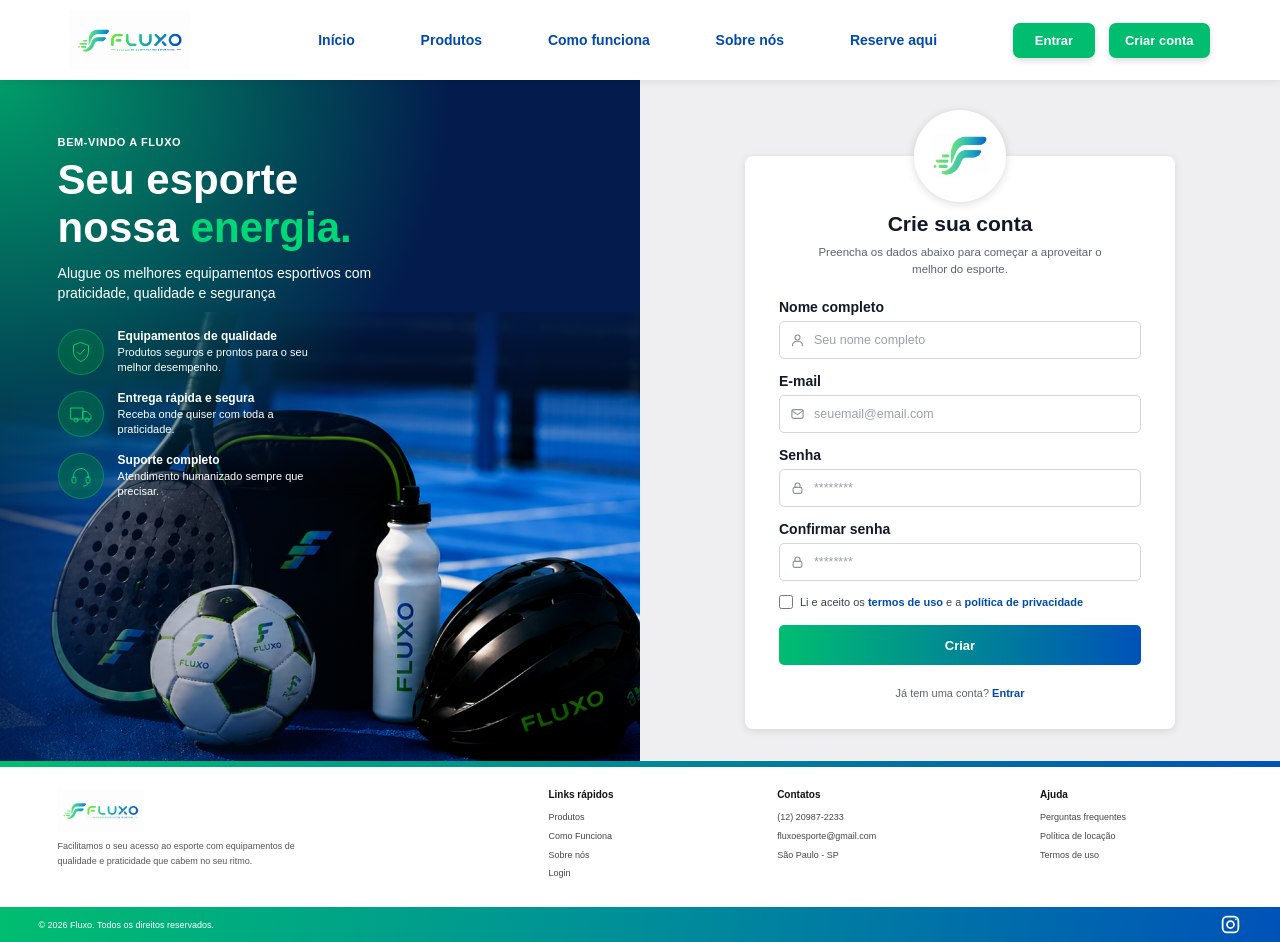
==== cadastro.html @ e5d4d0a8 "Add files via upload" ====
<!DOCTYPE html>
<html lang="pt-BR">
<head>
    <meta charset="UTF-8">
    <meta name="viewport" content="width=device-width, initial-scale=1.0">

    <title>Cadastro | FLUXO Equipamentos Esportivos</title>

    <!-- Estilos compartilhados do site -->
    <link rel="stylesheet" href="style.css">

    <!-- Estilos de login e cadastro -->
    <link rel="stylesheet" href="conta.css">

    <script src="conta.js" defer></script>
    <script src="cadastro.js" defer></script>
</head>
<body>

    <!-- NAVBAR: mesma estrutura do restante do site -->
    <header class="cabecalho">
        <nav class="navbar">

            <a href="index.html#inicio" class="logo">
                <img src="logo.fluxo.png" alt="Logo FLUXO">
            </a>

            <button class="menu-toggle"
                    id="menu-toggle"
                    aria-label="Abrir menu"
                    aria-expanded="false"
                    aria-controls="menu"
                    type="button">
                <span></span>
                <span></span>
                <span></span>
            </button>

            <div class="menu" id="menu">
                <div class="links">
                    <a href="index.html">Início</a>
                    <a href="produtos.html">Produtos</a>
                    <a href="como-funciona.html">Como funciona</a>
                    <a href="sobre-nos.html">Sobre nós</a>
                    <a href="reserva.html">Reserve aqui</a>
                </div>

                <div class="acoes">
                    <a href="login.html" class="botao">Entrar</a>
                    <a href="cadastro.html" class="botao">Criar conta</a>
                </div>
            </div>

        </nav>
    </header>

    <main class="pagina-auth">

            <!-- PAINEL ESQUERDO -->
            <section class="auth-visual" aria-label="Apresentação da FLUXO">
                <div class="auth-visual-topo">
                    <span class="auth-etiqueta">Bem-vindo a Fluxo</span>
                    <h1>Seu esporte<br>nossa <span>energia.</span></h1>
                    <p>
                        Alugue os melhores equipamentos esportivos
                        com praticidade, qualidade e segurança
                    </p>

                    <ul class="auth-vantagens">
                        <li>
                            <span class="auth-vantagem-icone" aria-hidden="true">
                                <svg viewBox="0 0 48 48">
                                    <path d="M24 5l15 6v11c0 10-6 17-15 21C15 39 9 32 9 22V11z"/>
                                    <path d="M17 24l5 5 9-10"/>
                                </svg>
                            </span>
                            <div>
                                <strong>Equipamentos de qualidade</strong>
                                <span>Produtos seguros e prontos para o seu melhor desempenho.</span>
                            </div>
                        </li>
                        <li>
                            <span class="auth-vantagem-icone" aria-hidden="true">
                                <svg viewBox="0 0 48 48">
                                    <path d="M4 12h24v22H4zM28 19h8l8 8v7H28z"/>
                                    <circle cx="14" cy="36" r="4"/>
                                    <circle cx="36" cy="36" r="4"/>
                                </svg>
                            </span>
                            <div>
                                <strong>Entrega rápida e segura</strong>
                                <span>Receba onde quiser com toda a praticidade.</span>
                            </div>
                        </li>
                        <li>
                            <span class="auth-vantagem-icone" aria-hidden="true">
                                <svg viewBox="0 0 48 48">
                                    <path d="M9 28v-4a15 15 0 0130 0v4"/>
                                    <rect x="6" y="26" width="8" height="12" rx="3"/>
                                    <rect x="34" y="26" width="8" height="12" rx="3"/>
                                    <path d="M38 38c0 4-4 6-9 6"/>
                                </svg>
                            </span>
                            <div>
                                <strong>Suporte completo</strong>
                                <span>Atendimento humanizado sempre que precisar.</span>
                            </div>
                        </li>
                    </ul>
                </div>
            </section>

            <!-- PAINEL DIREITO -->
            <section class="auth-form-area">
                <div class="auth-caixa">
                <div class="auth-logo" aria-hidden="true">
                    <img src="fluxo-icon.png" alt="">
                </div>

                    <h2>Crie sua conta</h2>
                    <p class="auth-subtitulo">
                        Preencha os dados abaixo para começar
                        a aproveitar o melhor do esporte.
                    </p>

                    <div class="auth-aviso erro" id="aviso-erro" role="alert" hidden></div>

                    <form id="form-cadastro" novalidate>

                    <div class="auth-campo">
                        <label for="nome">Nome completo</label>
                        <div class="auth-entrada">
                            <svg viewBox="0 0 24 24" aria-hidden="true"><circle cx="12" cy="8" r="4"/><path d="M4 21c0-4.4 3.6-7 8-7s8 2.6 8 7"/></svg>
                            <input type="text" id="nome" name="nome" placeholder="Seu nome completo" autocomplete="name" aria-describedby="erro-nome">
                        </div>
                        <small class="auth-erro-campo" id="erro-nome"></small>
                    </div>

                    <div class="auth-campo">
                        <label for="email">E-mail</label>
                        <div class="auth-entrada">
                            <svg viewBox="0 0 24 24" aria-hidden="true"><rect x="3" y="5" width="18" height="14" rx="2.5"/><path d="M3.5 7l8.5 6 8.5-6"/></svg>
                            <input type="email" id="email" name="email" placeholder="seuemail@email.com" autocomplete="email" aria-describedby="erro-email">
                        </div>
                        <small class="auth-erro-campo" id="erro-email"></small>
                    </div>

                    <div class="auth-campo">
                        <label for="senha">Senha</label>
                        <div class="auth-entrada">
                            <svg viewBox="0 0 24 24" aria-hidden="true"><rect x="5" y="11" width="14" height="9.5" rx="2.5"/><path d="M8 11V8a4 4 0 018 0v3"/></svg>
                            <input type="password" id="senha" name="senha" placeholder="********" autocomplete="new-password" aria-describedby="erro-senha">
                        </div>
                        <small class="auth-erro-campo" id="erro-senha"></small>
                    </div>

                    <div class="auth-campo">
                        <label for="confirmar">Confirmar senha</label>
                        <div class="auth-entrada">
                            <svg viewBox="0 0 24 24" aria-hidden="true"><rect x="5" y="11" width="14" height="9.5" rx="2.5"/><path d="M8 11V8a4 4 0 018 0v3"/></svg>
                            <input type="password" id="confirmar" name="confirmar" placeholder="********" autocomplete="new-password" aria-describedby="erro-confirmar">
                        </div>
                        <small class="auth-erro-campo" id="erro-confirmar"></small>
                    </div>

                        <div class="auth-termos">
                            <label class="auth-check" for="termos">
                                <input type="checkbox" id="termos" aria-describedby="erro-termos">
                                <span>
                                    Li e aceito os
                                    <a href="termos-de-uso.html" target="_blank" rel="noopener">termos de uso</a>
                                    e a
                                    <a href="politica-de-locacao.html" target="_blank" rel="noopener">política de privacidade</a>
                                </span>
                            </label>
                            <small class="auth-erro-campo" id="erro-termos"></small>
                        </div>

                        <button type="submit" class="auth-botao" id="botao-criar">Criar</button>

                    </form>

                    <p class="auth-troca">
                        Já tem uma conta? <a href="login.html">Entrar</a>
                    </p>
                </div>
            </section>

    </main>

    <!-- FOOTER: mesma estrutura do site -->
    <footer class="rodape">

        <div class="rodape-conteudo">

            <div class="rodape-marca">
                <a href="index.html#inicio" class="rodape-logo">
                    <img src="logo.fluxo.png" alt="FLUXO">
                </a>

                <p>
                    Facilitamos o seu acesso ao esporte com
                    equipamentos de qualidade e praticidade
                    que cabem no seu ritmo.
                </p>
            </div>

            <div class="rodape-coluna">
                <h3>Links rápidos</h3>
                <a href="produtos.html">Produtos</a>
                <a href="como-funciona.html">Como Funciona</a>
                <a href="index.html#sobre">Sobre nós</a>
                <a href="login.html">Login</a>
            </div>

            <div class="rodape-coluna">
                <h3>Contatos</h3>
                <a href="https://wa.me/5512209872233"
                   target="_blank"
                   rel="noopener noreferrer">(12) 20987-2233</a>
                <a href="mailto:fluxoesporte@gmail.com">
                    fluxoesporte@gmail.com
                </a>
                <span>São Paulo - SP</span>
            </div>

            <div class="rodape-coluna">
                <h3>Ajuda</h3>
                <a href="perguntas-frequentes.html">Perguntas frequentes</a>
                <a href="politica-de-locacao.html">Política de locação</a>
                <a href="termos-de-uso.html">Termos de uso</a>
            </div>

        </div>

        <div class="rodape-inferior">
            <p>© 2026 Fluxo. Todos os direitos reservados.</p>

            <a href="https://www.instagram.com/fluxo.esporte/?utm_source=ig_web_button_share_sheet"
               target="_blank"
               rel="noopener noreferrer"
               aria-label="Instagram da FLUXO"
               class="instagram-link">
                <svg viewBox="0 0 24 24" aria-hidden="true">
                    <rect x="3" y="3" width="18" height="18" rx="5"/>
                    <circle cx="12" cy="12" r="4"/>
                    <circle cx="18" cy="6" r="1"
                            fill="currentColor" stroke="none"/>
                </svg>
            </a>
        </div>

    </footer>

</body>
</html>
---- style.css ----
/* ===== CONFIGURAÇÕES GERAIS ===== */

* {
    margin: 0;
    padding: 0;
    box-sizing: border-box;
}

html {
    scroll-behavior: smooth;
    scroll-padding-top: 80px;
}

body {
    font-family: Arial, Helvetica, sans-serif;
    background: #ffffff;
    color: #111827;
    overflow-x: hidden;
}

a {
    -webkit-tap-highlight-color: transparent;
}

button,
a {
    font-family: inherit;
}

/* ===== NAVBAR ===== */

.cabecalho {
    position: relative;
    z-index: 1000;
    width: 100%;
    background: #ffffff;
    border: none;
    box-shadow: 0 2px 8px rgba(0, 0, 0, 0.08);
}

.navbar {
    min-height: 80px;
    width: 100%;
    padding: 8px 5.5%;
    display: flex;
    align-items: center;
    justify-content: space-between;
    gap: 35px;
}

.logo {
    display: flex;
    align-items: center;
    flex-shrink: 0;
    text-decoration: none;
}

.logo img {
    display: block;
    width: 165px;
    height: 60px;
    object-fit: contain;
    object-position: left center;
}

.menu {
    flex: 1;
    min-width: 0;
    display: flex;
    align-items: center;
    justify-content: space-between;
    gap: 28px;
}

.links {
    flex: 1;
    display: flex;
    align-items: center;
    justify-content: space-evenly;
    gap: 18px;
}

.links a {
    position: relative;
    padding: 10px 0;
    color: #004aad;
    text-decoration: none;
    font-size: 14px;
    font-weight: 700;
    white-space: nowrap;
    transition: color 0.2s ease;
}

.links a:hover {
    color: #00bd70;
}

.links a::after {
    content: "";
    position: absolute;
    bottom: 3px;
    left: 0;
    width: 0;
    height: 2px;
    border-radius: 3px;
    background: #00bd70;
    transition: width 0.2s ease;
}

.links a:hover::after {
    width: 100%;
}

.acoes {
    display: flex;
    align-items: center;
    gap: 14px;
    flex-shrink: 0;
}

.botao {
    display: inline-flex;
    align-items: center;
    justify-content: center;
    min-width: 82px;
    min-height: 35px;
    padding: 9px 16px;
    border-radius: 7px;
    background: #00bd70;
    color: #ffffff;
    text-decoration: none;
    text-align: center;
    white-space: nowrap;
    font-size: 13px;
    font-weight: 700;
    box-shadow: 0 3px 6px rgba(0, 0, 0, 0.14);
    transition: background 0.2s ease, transform 0.2s ease;
}

.botao:hover {
    background: #009e5d;
    transform: translateY(-2px);
}

.menu-toggle {
    display: none;
    width: 42px;
    height: 42px;
    padding: 9px;
    flex-direction: column;
    justify-content: center;
    gap: 5px;
    background: transparent;
    border: none;
    border-radius: 6px;
    cursor: pointer;
}

.menu-toggle span {
    display: block;
    width: 100%;
    height: 3px;
    background: #004aad;
    border-radius: 3px;
    transition: transform 0.25s ease, opacity 0.25s ease;
}

.menu-toggle.aberto span:first-child {
    transform: translateY(8px) rotate(45deg);
}

.menu-toggle.aberto span:nth-child(2) {
    opacity: 0;
}

.menu-toggle.aberto span:last-child {
    transform: translateY(-8px) rotate(-45deg);
}

/* ===== BANNER ===== */

.banner {
    position: relative;
    isolation: isolate;
    width: 100%;
    min-height: 400px;
    display: flex;
    align-items: center;
    overflow: hidden;

    /*
       Coloque aqui o nome da sua imagem de banner.
       A imagem deve estar na mesma pasta deste CSS.
    */
    background-image:
        linear-gradient(
            90deg,
            rgba(0, 111, 155, 0.48),
            rgba(0, 39, 190, 0.08) 70%
        ),
        url("banner.png");

    background-size: cover;
    background-position: center;
    background-repeat: no-repeat;
}

.banner-conteudo {
    position: relative;
    z-index: 1;
    width: 100%;
    max-width: 1400px;
    margin: 0 auto;
    padding: 40px 3.5% 75px;
    color: #ffffff;
}

.banner h1 {
    max-width: 560px;
    margin-bottom: 8px;
    font-size: clamp(36px, 3.2vw, 54px);
    line-height: 1.12;
    font-weight: 800;
    letter-spacing: -1px;
    color: #ffffff;
}

.banner h1 span {
    color: #65e94a;
}

.banner-descricao {
    max-width: 390px;
    margin-bottom: 15px;
    color: #ffffff;
    font-size: 13px;
    line-height: 1.6;
}

.banner-acoes {
    display: flex;
    align-items: center;
    flex-wrap: wrap;
    gap: 18px;
}

.botao-produtos {
    display: inline-flex;
    align-items: center;
    justify-content: center;
    gap: 12px;
    min-height: 39px;
    padding: 10px 15px;
    border-radius: 6px;
    background: #00bd70;
    color: #ffffff;
    text-decoration: none;
    font-size: 13px;
    font-weight: 700;
    box-shadow: 0 3px 8px rgba(0, 0, 0, 0.15);
    transition: background 0.2s ease, transform 0.2s ease;
}

.botao-produtos:hover {
    background: #009e5d;
    transform: translateY(-2px);
}

.botao-produtos span {
    font-size: 19px;
    line-height: 1;
}

.botao-como-funciona {
    display: inline-flex;
    align-items: center;
    gap: 9px;
    color: #ffffff;
    text-decoration: none;
    font-size: 13px;
    font-weight: 700;
    transition: opacity 0.2s ease;
}

.botao-como-funciona:hover {
    opacity: 0.8;
}

.icone-play {
    position: relative;
    display: inline-block;
    width: 21px;
    height: 21px;
    flex-shrink: 0;
    border: 2px solid #ffffff;
    border-radius: 50%;
}

.icone-play::after {
    content: "";
    position: absolute;
    top: 5px;
    left: 7px;
    width: 0;
    height: 0;
    border-top: 4px solid transparent;
    border-bottom: 4px solid transparent;
    border-left: 6px solid #ffffff;
}

.banner-vantagens {
    display: flex;
    align-items: center;
    flex-wrap: wrap;
    gap: 26px;
    margin-top: 30px;
}

.vantagem {
    display: flex;
    align-items: center;
    gap: 9px;
    color: #ffffff;
    font-size: 10px;
    line-height: 1.4;
}

.vantagem svg {
    width: 24px;
    height: 24px;
    flex-shrink: 0;
    fill: none;
    stroke: #65f34b;
    stroke-width: 2;
    stroke-linecap: round;
    stroke-linejoin: round;
}

/* ===== BARRA DE BENEFÍCIOS ===== */

.beneficios {
    position: relative;
    z-index: 2;

    width: calc(100% - 64px);
    max-width: 1000px;
    min-height: 100px;

    /*
       Sobreposição discreta, igual à referência.
       O espaço abaixo separa os benefícios dos produtos.
    */
    margin: -32px auto 0;
    padding: 20px 22px;

    display: grid;
    grid-template-columns: repeat(4, minmax(0, 1fr));
    align-items: center;

    background: #ffffff;
    border: 1px solid #ededed;
    border-radius: 12px;
    box-shadow: 0 4px 12px rgba(0, 0, 0, 0.13);
}

.beneficio {
    min-width: 0;
    min-height: 48px;
    display: flex;
    align-items: center;
    justify-content: center;
    gap: 12px;
    padding: 0 14px;
}

.beneficio + .beneficio {
    border-left: 1px solid #d6dce5;
}

.beneficio svg {
    width: 30px;
    height: 30px;
    flex-shrink: 0;
    fill: none;
    stroke: #00a5db;
    stroke-width: 2;
    stroke-linecap: round;
    stroke-linejoin: round;
}

.beneficio:nth-child(2) svg,
.beneficio:nth-child(3) svg {
    stroke: #00bd70;
}

.beneficio h3 {
    margin-bottom: 5px;
    color: #111827;
    font-size: 10px;
    font-weight: 700;
}

.beneficio p {
    color: #6b7280;
    font-size: 9px;
    line-height: 1.5;
}

/* ===== PRODUTOS EM DESTAQUE ===== */

.produtos {
    position: relative;
    z-index: 1;
    width: 100%;
    margin: 0;
    padding: 28px 3.2% 45px;
    background: #ffffff;
}

.produtos-cabecalho {
    margin-bottom: 20px;
}

.produtos h2 {
    color: #111827;
    font-size: 22px;
    font-weight: 700;
}

.produtos h2 span {
    color: #005bce;
}

.produtos-lista {
    display: grid;
    grid-template-columns: repeat(5, minmax(0, 1fr));
    gap: 20px;
    width: 100%;
}

.produto-card {
    min-width: 0;
    display: flex;
    flex-direction: column;
    overflow: hidden;
    padding: 10px;
    border: 1px solid #d5d5d5;
    border-radius: 7px;
    background: #ffffff;
    box-shadow: 0 2px 4px rgba(0, 0, 0, 0.05);
    transition: transform 0.2s ease, box-shadow 0.2s ease;
}

.produto-card:hover {
    transform: translateY(-3px);
    box-shadow: 0 6px 16px rgba(0, 0, 0, 0.10);
}

.produto-imagem {
    width: 100%;
    height: 155px;
    display: flex;
    align-items: center;
    justify-content: center;
    overflow: hidden;
    text-decoration: none;
    background: #ffffff;
}

.produto-imagem img {
    display: block;
    width: 100%;
    height: 100%;
    object-fit: contain;
    transition: transform 0.25s ease;
}

.produto-card:hover .produto-imagem img {
    transform: scale(1.04);
}

.produto-info {
    display: flex;
    flex: 1;
    flex-direction: column;
    padding-top: 8px;
}

.produto-info h3 {
    margin-bottom: 3px;
    color: #111827;
    font-size: 12px;
    font-weight: 700;
    line-height: 1.4;
}

.produto-preco {
    margin-bottom: 10px;
    color: #005bce;
    font-size: 12px;
    font-weight: 700;
}

.produto-preco span {
    font-weight: 600;
}

.botao-alugar {
    display: flex;
    align-items: center;
    justify-content: center;
    width: 100%;
    min-height: 32px;
    margin-top: auto;
    padding: 8px 5px;
    border-radius: 5px;
    background: #0052b8;
    color: #ffffff;
    text-align: center;
    text-decoration: none;
    font-size: 11px;
    font-weight: 700;
    transition: background 0.2s ease;
}

.botao-alugar:hover {
    background: #003d8e;
}

/* ===== SEÇÕES INFORMATIVAS ===== */

.secao-informativa {
    padding: 55px 5%;
    text-align: center;
    background: #f5f7fa;
}

.secao-informativa h2 {
    margin-bottom: 12px;
    color: #004aad;
    font-size: 26px;
}

.secao-informativa p {
    max-width: 650px;
    margin: 0 auto 18px;
    color: #4b5563;
    font-size: 15px;
    line-height: 1.7;
}

/* ===== ACESSIBILIDADE ===== */

a:focus-visible,
button:focus-visible {
    outline: 3px solid #65e94a;
    outline-offset: 4px;
}

/* ===== TELAS MÉDIAS ===== */

@media (max-width: 1100px) {
    .navbar {
        padding: 8px 3%;
        gap: 20px;
    }

    .logo img {
        width: 135px;
    }

    .menu {
        gap: 18px;
    }

    .links {
        gap: 12px;
    }

    .links a {
        font-size: 12px;
    }

    .acoes {
        gap: 8px;
    }

    .botao {
        padding: 9px 12px;
        font-size: 12px;
    }

    .banner {
        min-height: 370px;
    }

    .produtos-lista {
        gap: 14px;
    }

    .produto-imagem {
        height: 135px;
    }

    .beneficio {
        padding: 0 8px;
        gap: 8px;
    }
}

/* ===== TABLETS ===== */

@media (max-width: 800px) {
    .navbar {
        min-height: 68px;
        padding: 8px 20px;
    }

    .logo img {
        width: 135px;
        height: 48px;
    }

    .menu-toggle {
        display: flex;
        flex-shrink: 0;
    }

    .menu {
        display: none;
        position: absolute;
        top: 100%;
        left: 0;
        width: 100%;
        padding: 18px 22px 24px;
        flex-direction: column;
        align-items: stretch;
        gap: 18px;
        background: #ffffff;
        box-shadow: 0 8px 14px rgba(0, 0, 0, 0.10);
    }

    .menu.ativo {
        display: flex;
    }

    .links {
        width: 100%;
        display: flex;
        flex-direction: column;
        align-items: stretch;
        gap: 0;
    }

    .links a {
        padding: 13px 4px;
        border-bottom: 1px solid #eeeeee;
        font-size: 14px;
    }

    .links a::after {
        display: none;
    }

    .acoes {
        width: 100%;
        flex-direction: column;
        gap: 10px;
    }

    .acoes .botao {
        width: 100%;
        min-height: 40px;
        font-size: 14px;
    }

    .banner {
        min-height: 390px;
        background-position: 58% center;
    }

    .banner-conteudo {
        padding: 38px 25px 70px;
    }

    .banner h1 {
        max-width: 390px;
        font-size: clamp(34px, 6vw, 45px);
    }

    .banner-descricao {
        max-width: 340px;
    }

    .banner-vantagens {
        gap: 18px;
    }

    .beneficios {
        width: calc(100% - 36px);
        margin-top: -28px;
        padding: 18px 12px;
        grid-template-columns: repeat(2, minmax(0, 1fr));
        row-gap: 18px;
    }

    .beneficio {
        justify-content: flex-start;
        padding: 8px 12px;
    }

    .beneficio + .beneficio {
        border-left: none;
    }

    .beneficio:nth-child(even) {
        border-left: 1px solid #d6dce5;
    }

    .produtos {
        padding: 25px 20px 35px;
    }

    .produtos-lista {
        grid-template-columns: repeat(3, minmax(0, 1fr));
        gap: 14px;
    }

    .produto-imagem {
        height: 145px;
    }
}

/* ===== CELULARES ===== */

@media (max-width: 520px) {
    .banner {
        min-height: 420px;
        background-position: 63% center;
    }

    .banner::before {
        content: "";
        position: absolute;
        inset: 0;
        background: linear-gradient(
            90deg,
            rgba(0, 79, 145, 0.85) 0%,
            rgba(0, 53, 160, 0.68) 55%,
            rgba(0, 37, 145, 0.12) 100%
        );
        z-index: 0;
    }

    .banner-conteudo {
        padding: 35px 20px 65px;
    }

    .banner h1 {
        font-size: 36px;
        letter-spacing: -0.7px;
    }

    .banner-descricao {
        max-width: 290px;
        font-size: 12px;
    }

    .banner-acoes {
        gap: 13px;
    }

    .botao-produtos {
        min-height: 37px;
        font-size: 12px;
    }

    .botao-como-funciona {
        font-size: 12px;
    }

    .banner-vantagens {
        display: grid;
        grid-template-columns: repeat(2, minmax(0, 1fr));
        gap: 15px 10px;
        margin-top: 25px;
    }

    .vantagem {
        gap: 7px;
        font-size: 9px;
    }

    .vantagem svg {
        width: 21px;
        height: 21px;
    }

    .beneficios {
        width: calc(100% - 28px);
        margin-top: -22px;
        padding: 14px 8px;
        gap: 12px 4px;
        border-radius: 10px;
    }

    .beneficio {
        gap: 8px;
        padding: 7px 5px;
    }

    .beneficio svg {
        width: 25px;
        height: 25px;
    }

    .beneficio h3 {
        font-size: 9px;
    }

    .beneficio p {
        font-size: 8px;
    }

    .produtos {
        padding: 24px 14px 30px;
    }

    .produtos-cabecalho {
        margin-bottom: 15px;
    }

    .produtos h2 {
        font-size: 20px;
    }

    .produtos-lista {
        grid-template-columns: repeat(2, minmax(0, 1fr));
        gap: 12px;
    }

    .produto-card {
        padding: 8px;
    }

    .produto-imagem {
        height: 125px;
    }

    .produto-info h3 {
        font-size: 11px;
    }

    .produto-preco {
        font-size: 11px;
    }

    .botao-alugar {
        min-height: 32px;
        font-size: 10px;
    }
}

@media (max-width: 350px) {
    .banner h1 {
        font-size: 31px;
    }

    .banner-acoes {
        align-items: flex-start;
        flex-direction: column;
    }

    .beneficios {
        grid-template-columns: 1fr;
    }

    .beneficio:nth-child(even) {
        border-left: none;
    }

    .produto-imagem {
        height: 105px;
    }
}

/* =========================================
   CONTINUAÇÃO DA PÁGINA FLUXO
   Banner final, estatísticas e rodapé
========================================= */

/* ===== BANNER DE EXPERIÊNCIA ===== */

.experiencia {
    position: relative;
    isolation: isolate;
    width: calc(100% - 60px);
    min-height: 285px;
    margin: 0 auto;
    padding: 35px 24px;
    display: flex;
    align-items: center;
    overflow: hidden;
    border-radius: 9px;
    background-color: #0065b9;
    background-image:
        linear-gradient(
            90deg,
            rgba(0, 184, 126, 0.96) 0%,
            rgba(0, 100, 190, 0.90) 36%,
            rgba(0, 57, 150, 0.05) 72%
        ),
        url("banner.png");
    background-size: cover;
    background-position: center;
    background-repeat: no-repeat;
    box-shadow: 0 2px 4px rgba(0, 0, 0, 0.18);
}

.experiencia-conteudo {
    position: relative;
    z-index: 1;
    width: 48%;
    max-width: 470px;
    color: #ffffff;
}

.experiencia h2 {
    margin-bottom: 10px;
    color: #ffffff;
    font-size: clamp(25px, 2.5vw, 32px);
    line-height: 1.3;
    font-weight: 700;
}

.experiencia h2 span {
    color: #00d878;
}

.experiencia p {
    max-width: 390px;
    margin-bottom: 13px;
    color: #ffffff;
    font-size: 15px;
    line-height: 1.45;
}

.botao-whatsapp {
    display: inline-flex;
    align-items: center;
    justify-content: center;
    gap: 9px;
    min-height: 40px;
    padding: 9px 13px;
    border-radius: 6px;
    background: #00bd70;
    color: #ffffff;
    text-decoration: none;
    font-size: 15px;
    font-weight: 700;
    box-shadow: 0 2px 4px rgba(0, 0, 0, 0.2);
    transition: background 0.2s ease, transform 0.2s ease;
}

.botao-whatsapp:hover {
    background: #009e5d;
    transform: translateY(-2px);
}

.botao-whatsapp svg {
    width: 24px;
    height: 24px;
    fill: none;
    stroke: currentColor;
    stroke-width: 1.8;
    stroke-linecap: round;
    stroke-linejoin: round;
    flex-shrink: 0;
}

/* ===== FAIXA DE ESTATÍSTICAS ===== */

.estatisticas {
    position: relative;
    z-index: 1;
    width: calc(100% - 60px);
    min-height: 54px;
    margin: 38px auto 34px;
    padding: 10px 22px;
    display: grid;
    grid-template-columns: repeat(4, minmax(0, 1fr));
    align-items: center;
    gap: 12px;
    border-radius: 12px;
    background: #f1f1f1;
}

.estatistica {
    min-width: 0;
    display: flex;
    align-items: center;
    justify-content: center;
    gap: 9px;
}

.estatistica svg {
    width: 30px;
    height: 30px;
    flex-shrink: 0;
    fill: none;
    stroke: #00bd70;
    stroke-width: 2.2;
    stroke-linecap: round;
    stroke-linejoin: round;
}

.estatistica div {
    min-width: 0;
    display: flex;
    flex-direction: column;
    gap: 3px;
}

.estatistica strong {
    color: #111111;
    font-size: 10px;
    font-weight: 700;
}

.estatistica span {
    color: #111111;
    font-size: 9px;
    line-height: 1.4;
}

/* ===== RODAPÉ ===== */

.rodape {
    width: 100%;
    background: #ffffff;
    border-top: 6px solid transparent;
    border-image: linear-gradient(
        90deg,
        #00bd70,
        #0052b8
    ) 1;
}

.rodape-conteudo {
    min-height: 140px;
    padding: 22px 4.5%;
    display: grid;
    grid-template-columns: 2fr 0.85fr 1fr 0.8fr;
    align-items: start;
    gap: 35px;
}

.rodape-marca {
    min-width: 0;
}

.rodape-logo {
    display: inline-flex;
    align-items: center;
    margin-bottom: 7px;
    text-decoration: none;
}

.rodape-logo img {
    display: block;
    width: 150px;
    height: 43px;
    object-fit: contain;
    object-position: left center;
}

.rodape-marca p {
    max-width: 250px;
    color: #555555;
    font-size: 9px;
    line-height: 1.6;
}

.rodape-coluna {
    min-width: 0;
    display: flex;
    flex-direction: column;
    align-items: flex-start;
    gap: 6px;
}

.rodape-coluna h3 {
    margin-bottom: 5px;
    color: #111111;
    font-size: 10px;
    font-weight: 700;
}

.rodape-coluna a,
.rodape-coluna span {
    color: #454545;
    font-size: 9px;
    line-height: 1.4;
    text-decoration: none;
    overflow-wrap: anywhere;
}

.rodape-coluna a {
    transition: color 0.2s ease;
}

.rodape-coluna a:hover {
    color: #00a965;
}

.rodape-inferior {
    min-height: 30px;
    padding: 6px 3%;
    display: flex;
    align-items: center;
    justify-content: space-between;
    gap: 15px;
    background: linear-gradient(
        100deg,
        #00bd70 0%,
        #008e99 50%,
        #0052b8 100%
    );
    color: #ffffff;
}

.rodape-inferior p {
    color: #ffffff;
    font-size: 9px;
    line-height: 1.4;
}

.instagram-link {
    display: inline-flex;
    align-items: center;
    justify-content: center;
    width: 23px;
    height: 23px;
    color: #ffffff;
    text-decoration: none;
    flex-shrink: 0;
    transition: transform 0.2s ease;
}

.instagram-link:hover {
    transform: scale(1.12);
}

.instagram-link svg {
    display: block;
    width: 21px;
    height: 21px;
    fill: none;
    stroke: currentColor;
    stroke-width: 2;
    stroke-linecap: round;
    stroke-linejoin: round;
}

/* ===== TABLETS ===== */

@media (max-width: 800px) {
    .experiencia {
        width: calc(100% - 40px);
        min-height: 260px;
        padding: 28px 22px;
        background-position: 58% center;
    }

    .experiencia-conteudo {
        width: 60%;
    }

    .experiencia h2 {
        font-size: clamp(23px, 4vw, 30px);
    }

    .experiencia p {
        font-size: 13px;
    }

    .estatisticas {
        width: calc(100% - 40px);
        margin: 28px auto;
        padding: 14px;
        grid-template-columns: repeat(2, minmax(0, 1fr));
        row-gap: 18px;
    }

    .estatistica {
        justify-content: flex-start;
        padding: 3px 8px;
    }

    .rodape-conteudo {
        grid-template-columns: 1.5fr 1fr;
        gap: 28px;
        padding: 25px 5%;
    }

    .rodape-marca p {
        max-width: 280px;
    }
}

/* ===== CELULARES ===== */

@media (max-width: 520px) {
    .experiencia {
        width: calc(100% - 28px);
        min-height: 300px;
        padding: 25px 18px;
        align-items: flex-start;
        background-position: 65% center;
    }

    .experiencia::before {
        content: "";
        position: absolute;
        inset: 0;
        z-index: 0;
        background: linear-gradient(
            90deg,
            rgba(0, 173, 126, 0.97) 0%,
            rgba(0, 94, 174, 0.90) 65%,
            rgba(0, 47, 130, 0.48) 100%
        );
    }

    .experiencia-conteudo {
        width: 100%;
        max-width: 330px;
    }

    .experiencia h2 {
        font-size: 26px;
    }

    .experiencia p {
        max-width: 285px;
        font-size: 13px;
    }

    .botao-whatsapp {
        min-height: 39px;
        font-size: 13px;
    }

    .estatisticas {
        width: calc(100% - 28px);
        margin: 25px auto;
        padding: 15px 10px;
        gap: 17px 8px;
        border-radius: 10px;
    }

    .estatistica {
        gap: 7px;
        padding: 0 2px;
    }

    .estatistica svg {
        width: 25px;
        height: 25px;
    }

    .estatistica strong {
        font-size: 9px;
    }

    .estatistica span {
        font-size: 8px;
    }

    .rodape-conteudo {
        padding: 25px 20px;
        grid-template-columns: repeat(2, minmax(0, 1fr));
        gap: 25px 18px;
    }

    .rodape-logo img {
        width: 130px;
        height: 38px;
    }

    .rodape-marca p {
        font-size: 9px;
    }

    .rodape-coluna h3 {
        font-size: 10px;
    }

    .rodape-coluna a,
    .rodape-coluna span {
        font-size: 9px;
    }

    .rodape-inferior {
        padding: 8px 14px;
    }

    .rodape-inferior p {
        font-size: 8px;
    }
}

@media (max-width: 350px) {
    .estatisticas {
        grid-template-columns: 1fr;
    }

    .estatistica {
        justify-content: flex-start;
        padding-left: 15px;
    }

    .rodape-conteudo {
        grid-template-columns: 1fr;
    }
}
---- conta.css ----
/* ==========================================
   FLUXO - LOGIN E CADASTRO
   Estilos compartilhados pelas duas páginas.
   Navbar e footer ficam no style.css.
========================================== */

.pagina-auth {
    --azul: #004aad;
    --verde: #00bd70;
    --verde-texto: #00d878;
    --borda: #d3d6dc;
    --texto: #111827;
    --texto-suave: #5b6472;
    --erro: #c0262d;

    display: grid;
    grid-template-columns: 1fr 1fr;
    min-height: 640px;
    color: var(--texto);
}

.pagina-auth svg {
    flex-shrink: 0;
    fill: none;
    stroke: currentColor;
    stroke-width: 1.8;
    stroke-linecap: round;
    stroke-linejoin: round;
}

/* ===== PAINEL ESQUERDO (imagem + mensagem) ===== */

.auth-visual {
    position: relative;
    isolation: isolate;
    display: flex;
    flex-direction: column;
    justify-content: flex-start;
    padding: 56px 9% 40px;
    overflow: hidden;
    color: #ffffff;
    background-color: #031c4d;
    background-image:
        radial-gradient(circle at 0% 0%, rgba(0, 189, 112, 0.8) 0%, rgba(0, 189, 112, 0) 48%),
        linear-gradient(180deg, #031c4d 0%, #031c4d 30%, rgba(3, 28, 77, 0) 58%),
        linear-gradient(90deg, rgba(3, 28, 77, 0.55) 0%, rgba(3, 28, 77, 0) 62%),
        url("banner2.png");
    background-repeat: no-repeat;
    background-size: auto, auto, auto, auto 66%;
    background-position: center, center, center, right bottom;
}

.auth-visual-topo {
    position: relative;
    z-index: 1;
    max-width: 430px;
}

.auth-etiqueta {
    display: block;
    margin-bottom: 8px;
    font-size: 11px;
    font-weight: 700;
    letter-spacing: 0.6px;
    text-transform: uppercase;
}

.auth-visual h1 {
    margin-bottom: 10px;
    font-size: clamp(30px, 3.6vw, 42px);
    line-height: 1.15;
    font-weight: 700;
}

.auth-visual h1 span {
    color: var(--verde-texto);
}

.auth-visual-topo > p {
    max-width: 340px;
    font-size: 14px;
    line-height: 1.45;
}

.auth-vantagens {
    margin-top: 26px;
    display: flex;
    flex-direction: column;
    gap: 16px;
    list-style: none;
}

.auth-vantagens li {
    display: flex;
    align-items: center;
    gap: 14px;
}

.auth-vantagem-icone {
    width: 46px;
    height: 46px;
    flex-shrink: 0;
    display: flex;
    align-items: center;
    justify-content: center;
    border: 1px solid rgba(0, 216, 120, 0.35);
    border-radius: 50%;
    background: rgba(0, 110, 70, 0.6);
    color: var(--verde-texto);
}

.auth-vantagem-icone svg {
    display: block;
    width: 24px;
    height: 24px;
    margin: 0;
}

.auth-vantagens li > div strong {
    display: block;
    margin-bottom: 2px;
    font-size: 12px;
}

.auth-vantagens li > div span {
    display: block;
    max-width: 210px;
    font-size: 11px;
    line-height: 1.35;
}

/* ===== PAINEL DIREITO (formulário) ===== */

.auth-form-area {
    display: flex;
    align-items: center;
    justify-content: center;
    padding: 32px 5%;
    background: #efeff1;
}

.auth-caixa {
    position: relative;
    width: 100%;
    max-width: 430px;
    margin-top: 44px;
    padding: 56px 34px 30px;
    border-radius: 8px;
    background: #ffffff;
    box-shadow: 0 2px 8px rgba(0, 0, 0, 0.1);
}

.auth-logo {
    position: absolute;
    top: 0;
    left: 50%;
    width: 92px;
    height: 92px;
    transform: translate(-50%, -50%);
    display: flex;
    align-items: center;
    justify-content: center;
    border-radius: 50%;
    background: #ffffff;
    box-shadow: 0 2px 10px rgba(0, 0, 0, 0.14);
}

.auth-logo img {
    display: block;
    width: 58px;
    height: auto;
}

.auth-caixa h2 {
    margin-bottom: 8px;
    text-align: center;
    font-size: 21px;
    font-weight: 700;
    color: var(--texto);
}

.auth-subtitulo {
    max-width: 290px;
    margin: 0 auto 22px;
    text-align: center;
    color: var(--texto-suave);
    font-size: 11.5px;
    line-height: 1.45;
}

/* ===== AVISOS ===== */

.auth-aviso {
    margin-bottom: 16px;
    padding: 10px 12px;
    border-radius: 5px;
    font-size: 12px;
    line-height: 1.4;
}

.auth-aviso[hidden] {
    display: none;
}

.auth-aviso.erro {
    border: 1px solid #f0b9bc;
    background: #fdeeee;
    color: var(--erro);
}

.auth-aviso.sucesso {
    border: 1px solid #9fdcbf;
    background: #e6f7ef;
    color: #0a7a4a;
}

/* ===== CAMPOS ===== */

.auth-campo {
    margin-bottom: 14px;
}

.auth-campo label {
    display: block;
    margin-bottom: 6px;
    font-size: 14px;
    font-weight: 700;
}

.auth-entrada {
    position: relative;
}

.auth-entrada > svg {
    position: absolute;
    top: 50%;
    left: 11px;
    width: 15px;
    height: 15px;
    transform: translateY(-50%);
    color: #8a909c;
    pointer-events: none;
}

.auth-entrada input {
    width: 100%;
    height: 38px;
    padding: 0 12px 0 34px;
    border: 1px solid var(--borda);
    border-radius: 5px;
    background: #ffffff;
    color: var(--texto);
    font-family: inherit;
    font-size: 12.5px;
    transition: border-color 0.2s ease, box-shadow 0.2s ease;
}

.auth-entrada input::placeholder {
    color: #9aa0ab;
}

.auth-entrada input:focus {
    outline: none;
    border-color: var(--azul);
    box-shadow: 0 0 0 3px rgba(0, 74, 173, 0.15);
}

.auth-entrada input.invalido {
    border-color: var(--erro);
}

.auth-entrada input.invalido:focus {
    box-shadow: 0 0 0 3px rgba(192, 38, 45, 0.15);
}

.auth-erro-campo {
    display: block;
    min-height: 0;
    margin-top: 4px;
    color: var(--erro);
    font-size: 11px;
    line-height: 1.3;
}

.auth-erro-campo:empty {
    display: none;
}

/* ===== LINHA "LEMBRAR-ME" / TERMOS ===== */

.auth-linha {
    margin: 4px 0 16px;
    display: flex;
    align-items: center;
    justify-content: space-between;
    gap: 12px;
    font-size: 11px;
}

.auth-check {
    display: flex;
    align-items: center;
    gap: 7px;
    color: #374151;
    font-size: 11px;
    cursor: pointer;
}

.auth-check input {
    width: 14px;
    height: 14px;
    flex-shrink: 0;
    accent-color: var(--azul);
    cursor: pointer;
}

.auth-check a,
.auth-link {
    color: var(--azul);
    text-decoration: none;
    font-weight: 600;
}

.auth-check a:hover,
.auth-link:hover {
    text-decoration: underline;
}

.auth-link {
    border: none;
    background: none;
    padding: 0;
    font-family: inherit;
    font-size: 11px;
    cursor: pointer;
}

.auth-termos {
    margin: 4px 0 4px;
}

/* ===== BOTÃO ===== */

.auth-botao {
    width: 100%;
    height: 40px;
    margin-top: 12px;
    border: none;
    border-radius: 5px;
    background: linear-gradient(90deg, #00bd70 0%, #0052b8 100%);
    color: #ffffff;
    font-family: inherit;
    font-size: 13px;
    font-weight: 700;
    cursor: pointer;
    transition: filter 0.2s ease, transform 0.2s ease;
}

.auth-botao:hover {
    filter: brightness(1.08);
    transform: translateY(-1px);
}

.auth-botao:focus-visible {
    outline: 3px solid rgba(0, 74, 173, 0.35);
    outline-offset: 2px;
}

.auth-botao:disabled {
    opacity: 0.7;
    cursor: wait;
    transform: none;
}

.auth-troca {
    margin-top: 22px;
    text-align: center;
    color: var(--texto-suave);
    font-size: 11px;
}

.auth-troca a {
    color: var(--azul);
    font-weight: 700;
    text-decoration: none;
}

.auth-troca a:hover {
    text-decoration: underline;
}

/* ===== JANELA "ESQUECI MINHA SENHA" ===== */

.auth-modal {
    position: fixed;
    inset: 0;
    z-index: 2000;
    display: flex;
    align-items: center;
    justify-content: center;
    padding: 20px;
    background: rgba(3, 20, 60, 0.55);
}

.auth-modal[hidden] {
    display: none;
}

.auth-modal-caixa {
    position: relative;
    width: 100%;
    max-width: 380px;
    padding: 28px 26px 24px;
    border-radius: 8px;
    background: #ffffff;
    box-shadow: 0 10px 30px rgba(0, 0, 0, 0.25);
}

.auth-modal-caixa h3 {
    margin-bottom: 6px;
    color: var(--azul);
    font-size: 18px;
}

.auth-modal-caixa > p {
    margin-bottom: 16px;
    color: var(--texto-suave);
    font-size: 12px;
    line-height: 1.45;
}

.auth-modal-fechar {
    position: absolute;
    top: 10px;
    right: 12px;
    width: 30px;
    height: 30px;
    border: none;
    border-radius: 50%;
    background: none;
    color: #6b7280;
    font-size: 22px;
    line-height: 1;
    cursor: pointer;
}

.auth-modal-fechar:hover {
    background: #f1f2f4;
}

/* ===== RESPONSIVO ===== */

@media (max-width: 960px) {
    .pagina-auth {
        grid-template-columns: 1fr;
        min-height: 0;
    }

    .auth-visual {
        min-height: 330px;
        padding: 36px 7% 30px;
        background-size: auto, auto, auto, auto 60%;
    }

    .auth-vantagens {
        display: none;
    }

    .auth-form-area {
        padding: 24px 16px 48px;
    }
}

@media (max-width: 520px) {
    .auth-caixa {
        padding: 54px 20px 26px;
    }

    .auth-visual-topo > p {
        font-size: 13px;
    }

    .auth-linha {
        flex-wrap: wrap;
    }
}

@media (prefers-reduced-motion: reduce) {
    .auth-botao,
    .auth-entrada input {
        transition: none;
    }
}
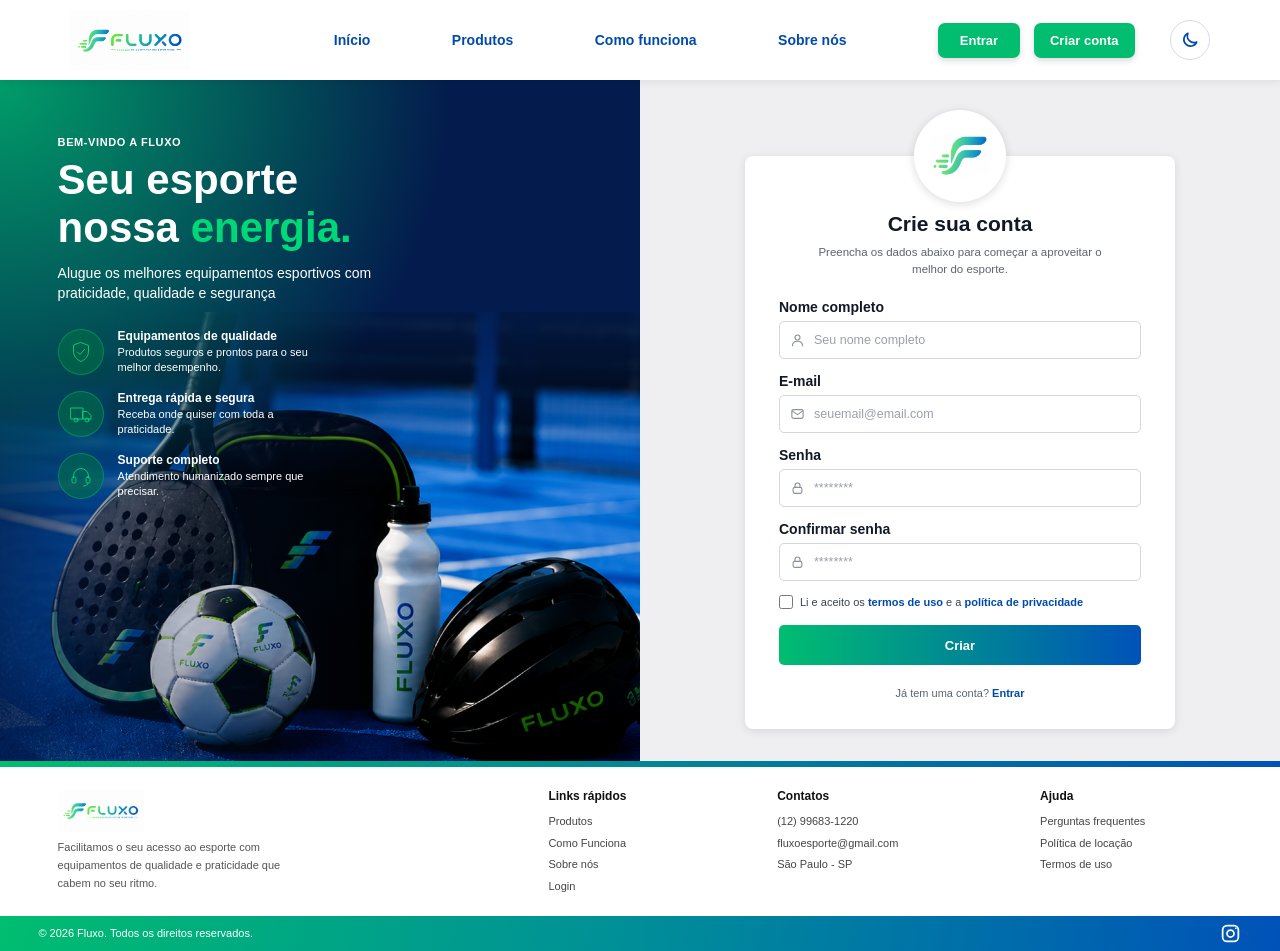
==== commit 8ebe9720: "Add files via upload" ====
--- a/cadastro.html
+++ b/cadastro.html
@@ -12,8 +12,13 @@
     <!-- Estilos de login e cadastro -->
     <link rel="stylesheet" href="conta.css">
 
+    <script src="estoque.js" defer></script>
+    <script src="extras.js" defer></script>
     <script src="conta.js" defer></script>
     <script src="cadastro.js" defer></script>
+    <!-- Extras: modo escuro, favoritos, estoque, WhatsApp -->
+    <link rel="stylesheet" href="extras.css">
+    <script src="tema.js"></script>
 </head>
 <body>
 
@@ -42,7 +47,6 @@
                     <a href="produtos.html">Produtos</a>
                     <a href="como-funciona.html">Como funciona</a>
                     <a href="sobre-nos.html">Sobre nós</a>
-                    <a href="reserva.html">Reserve aqui</a>
                 </div>
 
                 <div class="acoes">
@@ -215,9 +219,9 @@
 
             <div class="rodape-coluna">
                 <h3>Contatos</h3>
-                <a href="https://wa.me/5512209872233"
+                <a href="https://wa.me/5512996831220"
                    target="_blank"
-                   rel="noopener noreferrer">(12) 20987-2233</a>
+                   rel="noopener noreferrer">(12) 99683-1220</a>
                 <a href="mailto:fluxoesporte@gmail.com">
                     fluxoesporte@gmail.com
                 </a>
--- a/style.css
+++ b/style.css
@@ -396,13 +396,13 @@
 .beneficio h3 {
     margin-bottom: 5px;
     color: #111827;
-    font-size: 10px;
+    font-size: 12px;
     font-weight: 700;
 }
 
 .beneficio p {
     color: #6b7280;
-    font-size: 9px;
+    font-size: 11px;
     line-height: 1.5;
 }
 
@@ -815,11 +815,11 @@
     }
 
     .beneficio h3 {
-        font-size: 9px;
+        font-size: 10.5px;
     }
 
     .beneficio p {
-        font-size: 8px;
+        font-size: 9.5px;
     }
 
     .produtos {
@@ -1023,13 +1023,13 @@
 
 .estatistica strong {
     color: #111111;
-    font-size: 10px;
+    font-size: 12px;
     font-weight: 700;
 }
 
 .estatistica span {
     color: #111111;
-    font-size: 9px;
+    font-size: 11px;
     line-height: 1.4;
 }
 
@@ -1077,7 +1077,7 @@
 .rodape-marca p {
     max-width: 250px;
     color: #555555;
-    font-size: 9px;
+    font-size: 11px;
     line-height: 1.6;
 }
 
@@ -1092,14 +1092,14 @@
 .rodape-coluna h3 {
     margin-bottom: 5px;
     color: #111111;
-    font-size: 10px;
+    font-size: 12px;
     font-weight: 700;
 }
 
 .rodape-coluna a,
 .rodape-coluna span {
     color: #454545;
-    font-size: 9px;
+    font-size: 11px;
     line-height: 1.4;
     text-decoration: none;
     overflow-wrap: anywhere;
@@ -1131,7 +1131,7 @@
 
 .rodape-inferior p {
     color: #ffffff;
-    font-size: 9px;
+    font-size: 11px;
     line-height: 1.4;
 }
 
@@ -1270,11 +1270,11 @@
     }
 
     .estatistica strong {
-        font-size: 9px;
+        font-size: 10.5px;
     }
 
     .estatistica span {
-        font-size: 8px;
+        font-size: 9.5px;
     }
 
     .rodape-conteudo {
@@ -1289,16 +1289,16 @@
     }
 
     .rodape-marca p {
-        font-size: 9px;
+        font-size: 10.5px;
     }
 
     .rodape-coluna h3 {
-        font-size: 10px;
+        font-size: 11.5px;
     }
 
     .rodape-coluna a,
     .rodape-coluna span {
-        font-size: 9px;
+        font-size: 10.5px;
     }
 
     .rodape-inferior {
@@ -1306,7 +1306,7 @@
     }
 
     .rodape-inferior p {
-        font-size: 8px;
+        font-size: 9.5px;
     }
 }
 
--- a/extras.css
+++ b/extras.css
@@ -0,0 +1,597 @@
+/* ==========================================================
+   EXTRAS FLUXO
+   Modo escuro, favoritos, estoque,
+   dúvidas e regras, calendário com datas indisponíveis.
+========================================================== */
+
+/* ---------- Botão de trocar o tema ---------- */
+
+.tema-botao {
+    order: 3;
+    flex-shrink: 0;
+    width: 40px;
+    height: 40px;
+    display: inline-grid;
+    place-items: center;
+    padding: 0;
+    border: 1px solid #d6dce5;
+    border-radius: 50%;
+    background: #ffffff;
+    color: #004aad;
+    cursor: pointer;
+    transition: background 0.2s ease, border-color 0.2s ease;
+}
+
+.tema-botao:hover {
+    background: #eef3fb;
+    border-color: #9db8e3;
+}
+
+.tema-botao:focus-visible {
+    outline: 2px solid #00bd70;
+    outline-offset: 3px;
+}
+
+.tema-botao svg {
+    width: 20px;
+    height: 20px;
+    fill: none;
+    stroke: currentColor;
+    stroke-width: 2;
+    stroke-linecap: round;
+    stroke-linejoin: round;
+}
+
+.tema-botao .icone-sol { display: none; }
+html[data-tema="dark"] .tema-botao .icone-sol { display: block; }
+html[data-tema="dark"] .tema-botao .icone-lua { display: none; }
+
+@media (max-width: 800px) {
+    .tema-botao {
+        order: 1;
+        margin-left: auto;
+        margin-right: 6px;
+    }
+
+    .menu-toggle {
+        order: 2;
+    }
+}
+
+/* ---------- Modo escuro ----------
+   Inverte as cores da página e "desinverte" fotos, banners e
+   selos coloridos para continuarem com a aparência original. */
+
+html[data-tema="dark"] {
+    filter: invert(1) hue-rotate(180deg);
+    color-scheme: dark;
+}
+
+html[data-tema="dark"] body {
+    background: #e4e4e4; /* vira um cinza bem escuro depois da inversão */
+}
+
+html[data-tema="dark"] img,
+html[data-tema="dark"] video,
+html[data-tema="dark"] iframe,
+html[data-tema="dark"] .banner,
+html[data-tema="dark"] .banner-como-funciona,
+html[data-tema="dark"] .auth-visual,
+html[data-tema="dark"] .pg-banner,
+html[data-tema="dark"] .pf-topo,
+html[data-tema="dark"] .faq-banner,
+html[data-tema="dark"] .faq-cta,
+html[data-tema="dark"] .pl-banner,
+html[data-tema="dark"] .produtos-banner,
+html[data-tema="dark"] .reserva-banner,
+html[data-tema="dark"] .sobre-banner,
+html[data-tema="dark"] .experiencia,
+html[data-tema="dark"] .tu-banner,
+html[data-tema="dark"] .fav-btn,
+html[data-tema="dark"] .estoque-selo {
+    filter: invert(1) hue-rotate(180deg);
+}
+
+/* Imagens dentro de algo já "desinvertido" não podem ser desinvertidas de novo. */
+html[data-tema="dark"] .banner img,
+html[data-tema="dark"] .banner-como-funciona img,
+html[data-tema="dark"] .auth-visual img,
+html[data-tema="dark"] .pg-banner img,
+html[data-tema="dark"] .pf-topo img,
+html[data-tema="dark"] .faq-banner img,
+html[data-tema="dark"] .faq-cta img,
+html[data-tema="dark"] .pl-banner img,
+html[data-tema="dark"] .produtos-banner img,
+html[data-tema="dark"] .reserva-banner img,
+html[data-tema="dark"] .sobre-banner img,
+html[data-tema="dark"] .experiencia img,
+html[data-tema="dark"] .tu-banner img,
+html[data-tema="dark"] .logo img,
+html[data-tema="dark"] .rodape-logo img {
+    filter: none;
+}
+
+/* Fotos de produto ficam sobre um fundo branco, para a cor aparecer bem. */
+html[data-tema="dark"] .catalogo-imagem,
+html[data-tema="dark"] .produto-imagem,
+html[data-tema="dark"] .pd-foto-principal,
+html[data-tema="dark"] .pd-miniatura,
+html[data-tema="dark"] .pf-fav-foto {
+    background: #000000;
+}
+
+html[data-tema="dark"] .catalogo-imagem img,
+html[data-tema="dark"] .produto-imagem img,
+html[data-tema="dark"] .pd-foto-principal img,
+html[data-tema="dark"] .pd-miniatura img,
+html[data-tema="dark"] .pf-fav-foto img,
+html[data-tema="dark"] .reserva-item img {
+    background: #ffffff;
+    border-radius: 6px;
+}
+
+/* ---------- Favoritos ---------- */
+
+.catalogo-card,
+.produto-card {
+    position: relative;
+}
+
+.fav-btn {
+    position: absolute;
+    top: 8px;
+    right: 8px;
+    z-index: 3;
+    width: 32px;
+    height: 32px;
+    display: grid;
+    place-items: center;
+    padding: 0;
+    border: 1px solid #d6dce5;
+    border-radius: 50%;
+    background: rgba(255, 255, 255, 0.95);
+    color: #6b7280;
+    cursor: pointer;
+    transition: transform 0.15s ease, color 0.15s ease, border-color 0.15s ease;
+}
+
+.fav-btn:hover {
+    transform: scale(1.08);
+    color: #e11d48;
+    border-color: #f2a3b3;
+}
+
+.fav-btn:focus-visible {
+    outline: 2px solid #00bd70;
+    outline-offset: 2px;
+}
+
+.fav-btn svg {
+    width: 17px;
+    height: 17px;
+    fill: none;
+    stroke: currentColor;
+    stroke-width: 2;
+    stroke-linecap: round;
+    stroke-linejoin: round;
+}
+
+.fav-btn[aria-pressed="true"] {
+    color: #e11d48;
+    border-color: #f2a3b3;
+}
+
+.fav-btn[aria-pressed="true"] svg {
+    fill: currentColor;
+}
+
+/* Versão em texto, na página do produto. */
+.fav-btn.fav-grande {
+    position: static;
+    width: auto;
+    height: 38px;
+    display: inline-flex;
+    align-items: center;
+    gap: 7px;
+    padding: 0 14px;
+    border-radius: 999px;
+    font-size: 13px;
+    font-weight: 700;
+    font-family: inherit;
+}
+
+.pd-favorito-linha {
+    margin: 4px 0 12px;
+}
+
+/* ---------- Selo de estoque ---------- */
+
+.estoque-selo {
+    display: inline-flex;
+    align-items: center;
+    gap: 5px;
+    padding: 3px 8px;
+    border-radius: 999px;
+    background: #fff4e0;
+    color: #a45a00;
+    border: 1px solid #f5d29a;
+    font-size: 11px;
+    font-weight: 700;
+    line-height: 1.3;
+}
+
+.estoque-selo.zero {
+    background: #fdeeee;
+    color: #b42318;
+    border-color: #f0b9bc;
+}
+
+/* O aviso fica abaixo do preço, dentro do bloco de informações do card. */
+.catalogo-info .estoque-selo,
+.produto-info .estoque-selo {
+    align-self: flex-start;
+    margin: 0 0 6px;
+    padding: 2px 7px;
+    font-size: 10px;
+    white-space: normal;
+}
+
+/* Aviso na página do produto */
+.pd-estoque {
+    display: flex;
+    align-items: center;
+    gap: 8px;
+    margin: 12px 0 16px;
+    padding: 9px 12px;
+    border-radius: 8px;
+    background: #fff4e0;
+    border: 1px solid #f5d29a;
+    color: #8a4b00;
+    font-size: 13px;
+    font-weight: 700;
+}
+
+.pd-estoque.zero {
+    background: #fdeeee;
+    border-color: #f0b9bc;
+    color: #b42318;
+}
+
+.pd-estoque svg {
+    width: 18px;
+    height: 18px;
+    flex-shrink: 0;
+    fill: none;
+    stroke: currentColor;
+    stroke-width: 2;
+    stroke-linecap: round;
+    stroke-linejoin: round;
+}
+
+html[data-tema="dark"] .pd-estoque {
+    filter: invert(1) hue-rotate(180deg);
+}
+
+/* Selo "Disponível" da página de reserva */
+.reserva-selo.selo-baixo {
+    color: #a45a00;
+}
+
+.reserva-selo.selo-baixo i {
+    background: #f59e0b;
+}
+
+.reserva-selo.selo-zero {
+    color: #b42318;
+}
+
+.reserva-selo.selo-zero i {
+    background: #e11d48;
+}
+
+/* ---------- Dúvidas e regras (página do produto) ---------- */
+
+.pd-duvidas {
+    margin-top: 22px;
+}
+
+.pd-duvidas > h2 {
+    margin-bottom: 4px;
+    color: #004aad;
+    font-size: 20px;
+}
+
+.pd-duvidas-intro {
+    margin-bottom: 14px;
+    color: #4b5563;
+    font-size: 14px;
+}
+
+.pd-duvida {
+    border: 1px solid #d9dee7;
+    border-radius: 10px;
+    background: #ffffff;
+    margin-bottom: 10px;
+    overflow: hidden;
+}
+
+.pd-duvida summary {
+    display: flex;
+    align-items: center;
+    gap: 12px;
+    padding: 14px 16px;
+    color: #111827;
+    font-size: 15px;
+    font-weight: 700;
+    cursor: pointer;
+    list-style: none;
+}
+
+.pd-duvida summary::-webkit-details-marker {
+    display: none;
+}
+
+.pd-duvida summary::before {
+    content: "";
+    width: 22px;
+    height: 22px;
+    flex-shrink: 0;
+    border-radius: 50%;
+    background:
+        linear-gradient(#004aad, #004aad) center / 10px 2px no-repeat,
+        linear-gradient(#004aad, #004aad) center / 2px 10px no-repeat,
+        #eef3fb;
+    transition: transform 0.2s ease;
+}
+
+.pd-duvida[open] summary::before {
+    background:
+        linear-gradient(#004aad, #004aad) center / 10px 2px no-repeat,
+        #eef3fb;
+    transform: rotate(180deg);
+}
+
+.pd-duvida summary:focus-visible {
+    outline: 2px solid #00bd70;
+    outline-offset: -2px;
+}
+
+.pd-duvida p {
+    padding: 0 16px 16px 50px;
+    color: #374151;
+    font-size: 14px;
+    line-height: 1.6;
+}
+
+.pd-duvidas-link {
+    display: inline-block;
+    margin-top: 6px;
+    color: #004aad;
+    font-size: 14px;
+    font-weight: 700;
+}
+
+/* ---------- Calendário: dias indisponíveis ---------- */
+
+.cal-dia.indisponivel,
+.cal-dia.alem {
+    color: #b6bcc8;
+    text-decoration: line-through;
+    background: repeating-linear-gradient(
+        135deg, #f4f5f7, #f4f5f7 4px, #eceef2 4px, #eceef2 8px
+    );
+    cursor: not-allowed;
+}
+
+.cal-dia.alem {
+    text-decoration: none;
+    background: none;
+}
+
+.cal-legenda {
+    display: flex;
+    align-items: center;
+    gap: 7px;
+    margin-top: 10px;
+    padding-top: 9px;
+    border-top: 1px solid #e5e8ee;
+    color: #6b7280;
+    font-size: 11.5px;
+    line-height: 1.35;
+}
+
+.cal-legenda i {
+    width: 14px;
+    height: 14px;
+    flex-shrink: 0;
+    border-radius: 3px;
+    border: 1px solid #d6dce5;
+    background: repeating-linear-gradient(
+        135deg, #f4f5f7, #f4f5f7 3px, #dfe2e8 3px, #dfe2e8 6px
+    );
+}
+
+@media (prefers-reduced-motion: reduce) {
+    .tema-botao,
+    .fav-btn,
+    .pd-duvida summary::before {
+        transition: none;
+    }
+}
+
+/* ---------- Atalho para as dúvidas ---------- */
+
+.pd-duvidas-atalho {
+    display: block;
+    margin-top: 10px;
+    text-align: center;
+    color: #004aad;
+    font-size: 13px;
+    font-weight: 700;
+}
+
+html {
+    scroll-behavior: smooth;
+}
+
+@media (prefers-reduced-motion: reduce) {
+    html {
+        scroll-behavior: auto;
+    }
+}
+
+/* ---------- Aviso: entre para favoritar ---------- */
+
+.fav-aviso {
+    position: fixed;
+    inset: 0;
+    z-index: 1000;
+    display: grid;
+    place-items: center;
+    padding: 20px;
+    background: rgba(10, 20, 40, 0.55);
+}
+
+.fav-aviso[hidden] {
+    display: none;
+}
+
+.fav-aviso-caixa {
+    position: relative;
+    width: 100%;
+    max-width: 400px;
+    padding: 30px 26px 24px;
+    border-radius: 16px;
+    background: #ffffff;
+    text-align: center;
+    box-shadow: 0 20px 50px rgba(0, 0, 0, 0.3);
+}
+
+.fav-aviso-fechar {
+    position: absolute;
+    top: 10px;
+    right: 12px;
+    width: 34px;
+    height: 34px;
+    border: 0;
+    border-radius: 50%;
+    background: transparent;
+    color: #6b7280;
+    font-size: 24px;
+    line-height: 1;
+    cursor: pointer;
+}
+
+.fav-aviso-fechar:hover {
+    background: #f1f3f7;
+}
+
+.fav-aviso-icone {
+    width: 52px;
+    height: 52px;
+    margin: 0 auto 12px;
+    display: grid;
+    place-items: center;
+    border-radius: 50%;
+    background: #fdeaf0;
+    color: #e11d48;
+}
+
+.fav-aviso-icone svg {
+    width: 26px;
+    height: 26px;
+    fill: currentColor;
+    stroke: currentColor;
+    stroke-width: 2;
+    stroke-linejoin: round;
+}
+
+.fav-aviso-caixa h2 {
+    margin-bottom: 8px;
+    color: #111827;
+    font-size: 20px;
+}
+
+.fav-aviso-caixa p {
+    margin-bottom: 20px;
+    color: #4b5563;
+    font-size: 14px;
+    line-height: 1.55;
+}
+
+.fav-aviso-acoes {
+    display: flex;
+    flex-direction: column;
+    gap: 10px;
+}
+
+.fav-aviso-acoes a {
+    padding: 12px 16px;
+    border-radius: 9px;
+    font-size: 14px;
+    font-weight: 700;
+    text-decoration: none;
+    cursor: pointer;
+}
+
+.fav-aviso-entrar {
+    background: #00bd70;
+    color: #ffffff;
+}
+
+.fav-aviso-criar {
+    border: 1px solid #004aad;
+    color: #004aad;
+}
+
+.fav-aviso-acoes a:focus-visible,
+.fav-aviso-fechar:focus-visible {
+    outline: 3px solid #004aad;
+    outline-offset: 2px;
+}
+
+
+/* ---------- Atalho de favoritos (coração) na navbar ---------- */
+
+.tema-botao.nav-fav {
+    text-decoration: none;
+    margin-left: -20px; /* fica colado ao botão de tema */
+}
+
+.tema-botao.nav-fav:hover,
+.tema-botao.nav-fav[aria-current="page"] {
+    color: #e11d48;
+    border-color: #f2a3b3;
+    background: #fff1f4;
+}
+
+.tema-botao.nav-fav[aria-current="page"] svg {
+    fill: currentColor;
+}
+
+@media (max-width: 800px) {
+    .tema-botao.nav-fav {
+        margin-left: 0;
+        margin-right: 6px;
+    }
+
+    /* O botão de tema deixa de empurrar sozinho para a direita. */
+    .tema-botao:not(.nav-fav) {
+        margin-right: 6px;
+    }
+}
+
+/* Aviso de login para alugar (cadeado): azul da marca em vez do rosa dos favoritos. */
+.fav-aviso-icone:has(rect) {
+    background: #e6efff;
+    color: #004aad;
+}
+
+.fav-aviso-icone rect,
+.fav-aviso-icone path {
+    stroke-linecap: round;
+}
+
+.fav-aviso-icone:has(rect) svg {
+    fill: none;
+}
